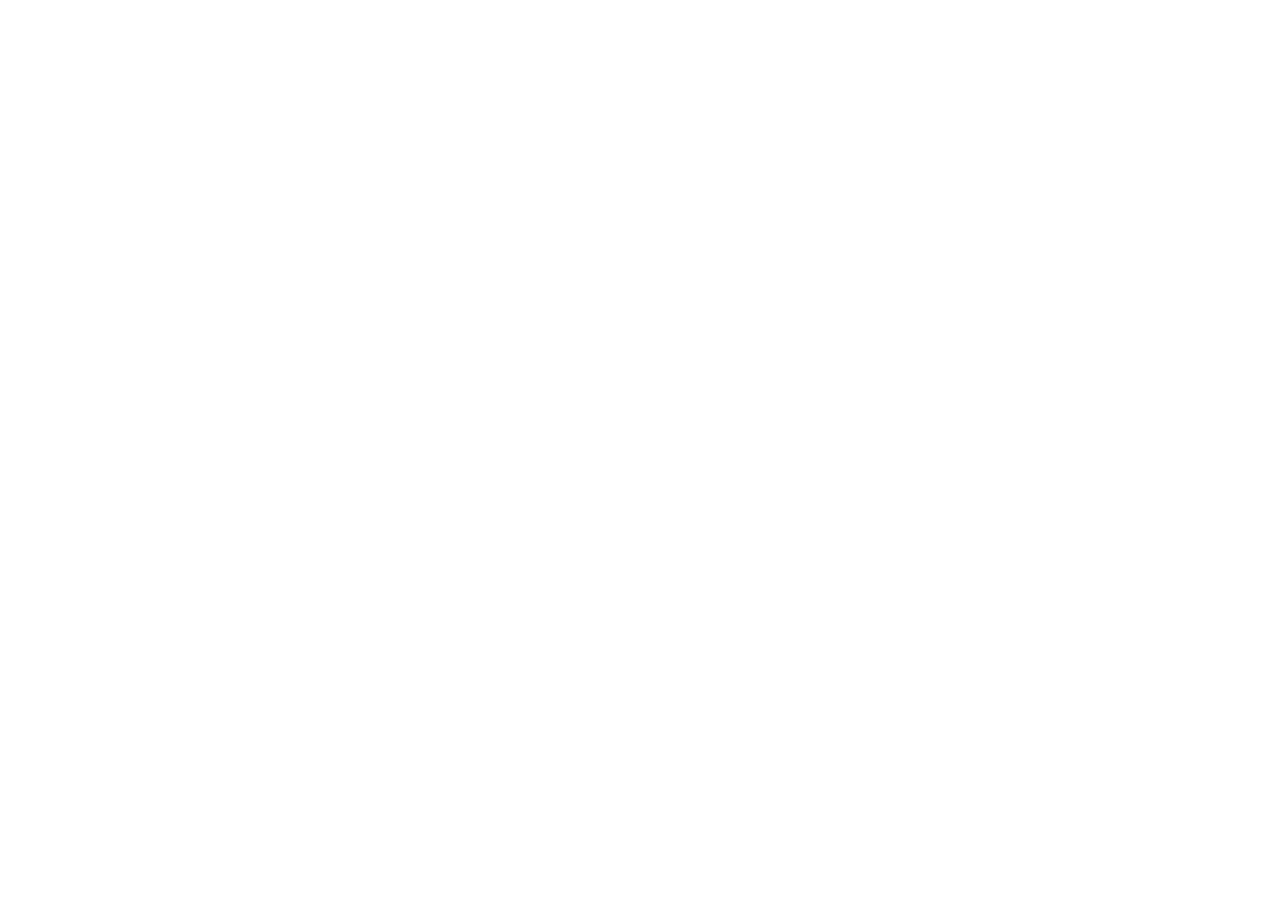
==== index.html @ 10bf6111 "Kansiorakenne luotu" ====
<!DOCTYPE html>
<html lang="fi">
<head>
    <meta charset="UTF-8">
    <meta name="viewport" content="width=device-width, initial-scale=1.0">
    <title>Document</title>
</head>
<body>
    
</body>
</html>
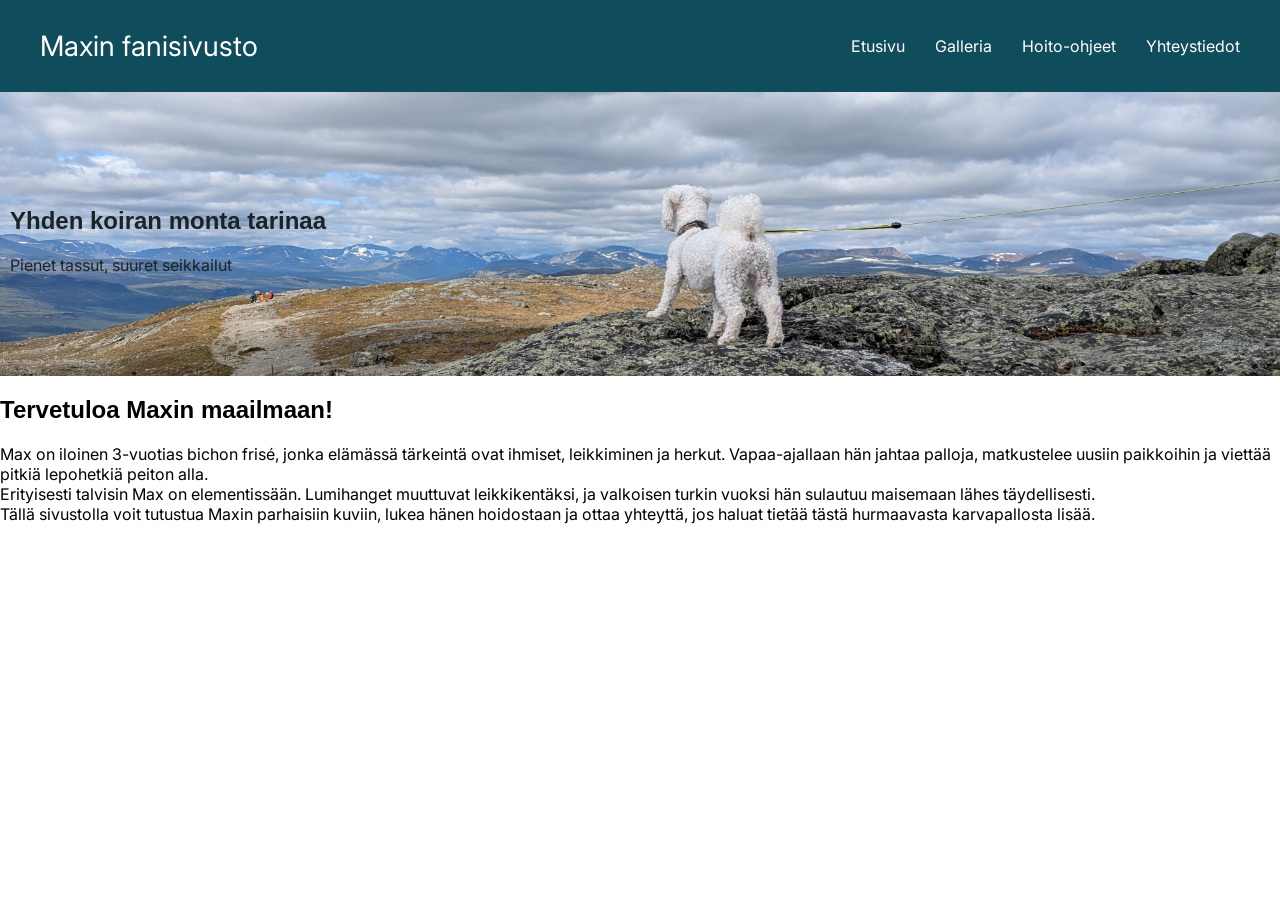
==== commit b106e049: "navigaatio, etusivu ja kuvat" ====
--- a/index.html
+++ b/index.html
@@ -3,9 +3,60 @@
 <head>
     <meta charset="UTF-8">
     <meta name="viewport" content="width=device-width, initial-scale=1.0">
-    <title>Document</title>
+    <title>Etusivu / Maxin Fanisivusto</title>
+    <!--Google Fonts: *Inter, Quicksand, Dekko-->
+<link rel="preconnect" href="https://fonts.googleapis.com">
+<link rel="preconnect" href="https://fonts.gstatic.com" crossorigin>
+<link href="https://fonts.googleapis.com/css2?family=Dekko&family=Inter:wght@400;600&family=Quicksand:wght@600;700&display=swap" rel="stylesheet">
+<link rel="stylesheet" href="css/style.css">
 </head>
+
 <body>
-    
+    <!-- HEADER -->
+    <header class="header">
+        <a href="index.html" class="logo">Maxin fanisivusto</a>
+
+        <!-- NAVIGAATIOT -->
+        <!-- Hampurilasvalikko mobiilinäkymää varten -->
+        <input type="checkbox" id="valikko-auki" class="valikko-checkbox">
+        <label for="valikko-auki" class="hampurilaisvalikko">
+            ☰
+        </label>
+        <!-- Perusnavigaatiopalkki -->
+        <nav class="navi">
+            <ul>
+                <li><a href="index.html">Etusivu</a></li>
+                <li><a href="galleria.html">Galleria</a></li>
+                <li><a href="hoito.html">Hoito-ohjeet</a></li>
+                <li><a href="yhteystiedot.html">Yhteystiedot</a></li>
+            </ul>
+        </nav>
+    </header>
+
+    <!-- MAIN -->
+     <!--Hero-osuus-->
+    <main>
+        <section class="hero">
+            <div class="hero-sisalto">
+                <h1 id="paaotsikko">Yhden koiran monta tarinaa</h1>
+                <p>Pienet tassut, suuret seikkailut </p>
+            </div>
+        </section>
+
+        <!-- Luokan nimeä voi muokata vaikka sitten, jos tulee css-asetuksia korteille tmv., tai sitten pitää muistaa erikseen tämän luokan mukkauksia tehdä css:ssä, koska nyt vasta teksti-->
+        <section class="intro">
+            <h2>Tervetuloa Maxin maailmaan!</h2>
+            <p>Max on iloinen 3-vuotias bichon frisé, jonka elämässä tärkeintä ovat ihmiset, leikkiminen ja herkut. Vapaa-ajallaan hän jahtaa palloja, matkustelee uusiin paikkoihin ja viettää pitkiä lepohetkiä peiton alla. 
+                <br> Erityisesti talvisin Max on elementissään. Lumihanget muuttuvat leikkikentäksi, ja valkoisen turkin vuoksi hän sulautuu maisemaan lähes täydellisesti. 
+                <br> Tällä sivustolla voit tutustua Maxin parhaisiin kuviin, lukea hänen hoidostaan ja ottaa yhteyttä, jos haluat tietää tästä hurmaavasta karvapallosta lisää.
+            </p>
+        </section>
+
+
+
+
+    </main>
+
 </body>
+
 </html>
--- a/css/style.css
+++ b/css/style.css
@@ -0,0 +1,128 @@
+:root {
+    --primary-petrol: #0F4C5C;    /* Header, footer, napit */
+    --harness-turquoise: #1CA3B5; /* Korostukset, reunukset, focus */
+    --warm-caramel: #9E5422;      /* Tekstilinkit, lämpimät yksityiskohdat */
+    --bg-cream: #F9F7F3;          /* Sivun päätausta */
+    --card-sand: #EDE7DD;         /* Osioiden ja korttien tausta */
+    --text-dark: #1A2426;         /* Perusteksti */
+    --text-light: #FFFFFF;        /* Teksti tummalla pohjalla */
+}
+/* Leipäteksti (Canva Sans -tyyli) */
+body {
+    font-family: 'Inter', sans-serif;
+    margin: 0;
+}
+
+/* Pääotsikot (Bantayog-tyyli) */
+h1, h2 {
+    font-family: 'Quicksand', sans-serif;
+}
+
+/* Rento käsinkirjoitettu korostus esim. kuvateksteihin (Dekko) */
+.fun-text, figcaption {
+    font-family: 'Dekko', cursive;
+    font-size: 1.2rem;
+}
+
+/* HEADER ja NAVIGAATIO */
+.header {
+    background-color: #0F4C5C;
+    color: #FFFFFF;
+    position: sticky; 
+    z-index: 100;
+    display: flex;
+    flex-wrap: wrap;
+    justify-content: space-between;
+    align-items: center;
+    padding: 20px 40px;
+}
+
+.header .logo {
+    font-size: 1.75rem;
+}
+
+.header a {
+    text-decoration: none;
+    color: #FFFFFF;
+}
+
+.valikko-checkbox, .hampurilaisvalikko{
+    display: none; 
+}
+
+.navi > ul {
+    display: flex;
+    gap: 30px;
+    list-style: none;
+}
+
+.navi a:hover {
+    color: #1CA3B5; 
+}
+
+
+/*Jos pöytäkone edellä, niin ehdotus mobiilille, mutta muutettavissa toisin päin ym.*/
+@media (max-width: 768px){
+
+    .header {
+    position: static;
+    }
+
+    .navi {
+        display: none;
+        width: 100%;
+        flex-direction: column;
+        gap: 0;
+    }
+
+    .valikko-checkbox {
+        display: block;
+        position: absolute; 
+        width: 1px; 
+        height: 1px;
+    }
+    
+    .hampurilaisvalikko {
+        display: block;
+        margin-left: auto;
+        padding: 3px 8px; 
+        border: 2px solid; 
+        border-radius: 5px;
+        cursor: pointer; 
+}
+    .valikko-checkbox:checked ~.navi{
+        display: flex;
+    }
+}
+
+/*MAIN*/
+
+/* Hero-osuus*/
+.hero {
+    background-color: #EDE7DD;
+    color: #1A2426;
+    padding: 80px 0;
+    background-image: url("../images/hero-kuva-4032x2268.jpg");
+    background-size: cover;
+    background-position: center 60%;
+}
+
+.hero-sisalto {
+    position: relative;
+    display: inline-block;
+    padding: 10px; 
+    top: 5px; 
+/*Teksti olisi paremman näköinen vähän ylempänä ja irti reunasta, mutta en saanut asetuksia toimimaan */
+}
+
+/* Hero-kuva poistuu mobiilinäkymässä: */
+@media (max-width: 768px) {
+    .hero {
+        background-image: none;
+        padding: 32px 0; 
+    }
+}
+
+
+
+
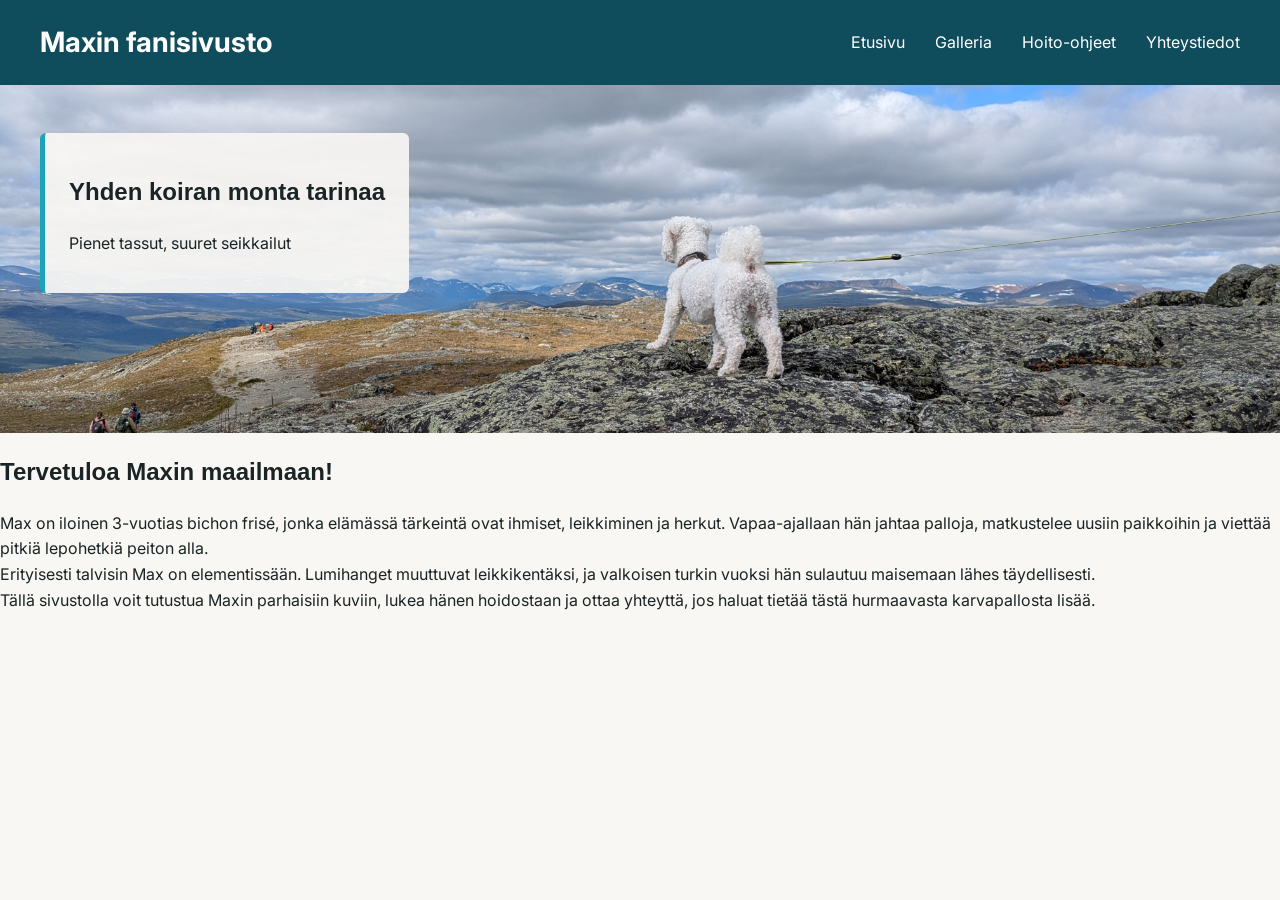
==== commit d5bb7131: "favicon lisätty sivuille" ====
--- a/index.html
+++ b/index.html
@@ -4,6 +4,7 @@
     <meta charset="UTF-8">
     <meta name="viewport" content="width=device-width, initial-scale=1.0">
     <title>Etusivu / Maxin Fanisivusto</title>
+    <link rel="icon" href="data:image/svg+xml,<svg xmlns=%22http://www.w3.org/2000/svg%22 viewBox=%220 0 100 100%22><text y=%22.9em%22 font-size=%2290%22>🐑</text></svg>">
     <!--Google Fonts: *Inter, Quicksand, Dekko-->
 <link rel="preconnect" href="https://fonts.googleapis.com">
 <link rel="preconnect" href="https://fonts.gstatic.com" crossorigin>
--- a/css/style.css
+++ b/css/style.css
@@ -10,10 +10,13 @@
 /* Leipäteksti (Canva Sans -tyyli) */
 body {
     font-family: 'Inter', sans-serif;
+    background-color: var(--bg-cream);
+    color: var(--text-dark);
     margin: 0;
-}
-
-/* Pääotsikot (Bantayog-tyyli) */
+    line-height: 1.6;
+}
+
+/* Pääotsikot */
 h1, h2 {
     font-family: 'Quicksand', sans-serif;
 }
@@ -24,11 +27,24 @@
     font-size: 1.2rem;
 }
 
+* {
+    box-sizing: border-box;
+}
+
+/* Saavutettava näppäimistökohdistus */
+a:focus-visible,
+button:focus-visible,
+.hampurilaisvalikko:focus-visible {
+    outline: 3px solid var(--harness-turquoise);
+    outline-offset: 3px;
+}
+
 /* HEADER ja NAVIGAATIO */
 .header {
-    background-color: #0F4C5C;
-    color: #FFFFFF;
-    position: sticky; 
+    background-color: var(--primary-petrol);
+    color: var(--text-light);
+    position: sticky;
+    top: 0;
     z-index: 100;
     display: flex;
     flex-wrap: wrap;
@@ -39,11 +55,12 @@
 
 .header .logo {
     font-size: 1.75rem;
+    font-weight: 700;
 }
 
 .header a {
     text-decoration: none;
-    color: #FFFFFF;
+    color: var(--text-light);
 }
 
 .valikko-checkbox, .hampurilaisvalikko{
@@ -54,10 +71,12 @@
     display: flex;
     gap: 30px;
     list-style: none;
+    margin: 0;
+    padding: 0;
 }
 
 .navi a:hover {
-    color: #1CA3B5; 
+    color: var(--harness-turquoise);; 
 }
 
 
@@ -66,18 +85,26 @@
 
     .header {
     position: static;
+    padding: 16px 20px;
     }
 
     .navi {
         display: none;
         width: 100%;
         flex-direction: column;
-        gap: 0;
+        gap: 12px;
+        padding-top: 16px;
+    }
+
+    .navi > ul {
+        flex-direction: column;
+        gap: 12px;
     }
 
     .valikko-checkbox {
         display: block;
-        position: absolute; 
+        position: absolute;
+        opacity: 0; 
         width: 1px; 
         height: 1px;
     }
@@ -86,7 +113,7 @@
         display: block;
         margin-left: auto;
         padding: 3px 8px; 
-        border: 2px solid; 
+        border: 2px solid var(--text-light); 
         border-radius: 5px;
         cursor: pointer; 
 }
@@ -99,19 +126,21 @@
 
 /* Hero-osuus*/
 .hero {
-    background-color: #EDE7DD;
-    color: #1A2426;
-    padding: 80px 0;
+    background-color: var(--card-sand);
+    color: var(--text-dark);
+    padding: 48px 40px 140px 40px;
     background-image: url("../images/hero-kuva-4032x2268.jpg");
     background-size: cover;
     background-position: center 60%;
 }
 
 .hero-sisalto {
-    position: relative;
     display: inline-block;
-    padding: 10px; 
-    top: 5px; 
+    max-width: 540px;
+    padding: 20px 24px;
+    background-color: rgba(249, 247, 243, 0.92);
+    border-left: 5px solid var(--harness-turquoise);
+    border-radius: 6px;
 /*Teksti olisi paremman näköinen vähän ylempänä ja irti reunasta, mutta en saanut asetuksia toimimaan */
 }
 
@@ -119,10 +148,89 @@
 @media (max-width: 768px) {
     .hero {
         background-image: none;
-        padding: 32px 0; 
-    }
-}
-
-
-
-
+        padding: 32px 20px;
+    }
+
+    .hero-sisalto {
+        display: block;
+        max-width: 100%;
+        padding: 16px;
+        background-color: var(--card-sand);
+    }
+}
+
+/* Yhteystieto-osion tyylit */
+.main-sisalto {
+    max-width: 1100px;
+    margin: 0 auto;
+    padding: 40px 24px 64px;
+}
+
+.tiimi-osio {
+    text-align: center;
+}
+
+.tiimi-esittely {
+    max-width: 650px;
+    margin: 0 auto 36px;
+}
+
+.tiimi-ruudukko {
+    display: grid;
+    grid-template-columns: repeat(auto-fit, minmax(260px, 1fr));
+    gap: 28px;
+    align-items: stretch;
+}
+
+.tiimikortti {
+    background-color: var(--card-sand);
+    border: 2px solid var(--harness-turquoise);
+    border-radius: 16px;
+    padding: 28px 22px;
+    display: flex;
+    flex-direction: column;
+    align-items: center;
+    gap: 10px;
+}
+
+.tiimikortti-kuva {
+    width: 140px;
+    height: 140px;
+    object-fit: cover;
+    border-radius: 50%;
+    border: 4px solid var(--primary-petrol);
+}
+
+.rooli {
+    font-weight: 600;
+    color: var(--primary-petrol);
+    margin: 0;
+}
+
+.yhteystiedot-osio {
+    margin-top: 48px;
+    padding: 28px;
+    background-color: var(--card-sand);
+    border-radius: 12px;
+    text-align: center;
+}
+
+.yhteyslinkki {
+    color: var(--warm-caramel);
+    font-weight: 600;
+}
+
+.footer {
+    background-color: var(--primary-petrol);
+    color: var(--text-light);
+    text-align: center;
+    padding: 20px;
+}
+
+.tiimikortti-kuva {
+    width: 140px;
+    height: 140px;
+    object-fit: cover;
+    border-radius: 50%;
+}
+
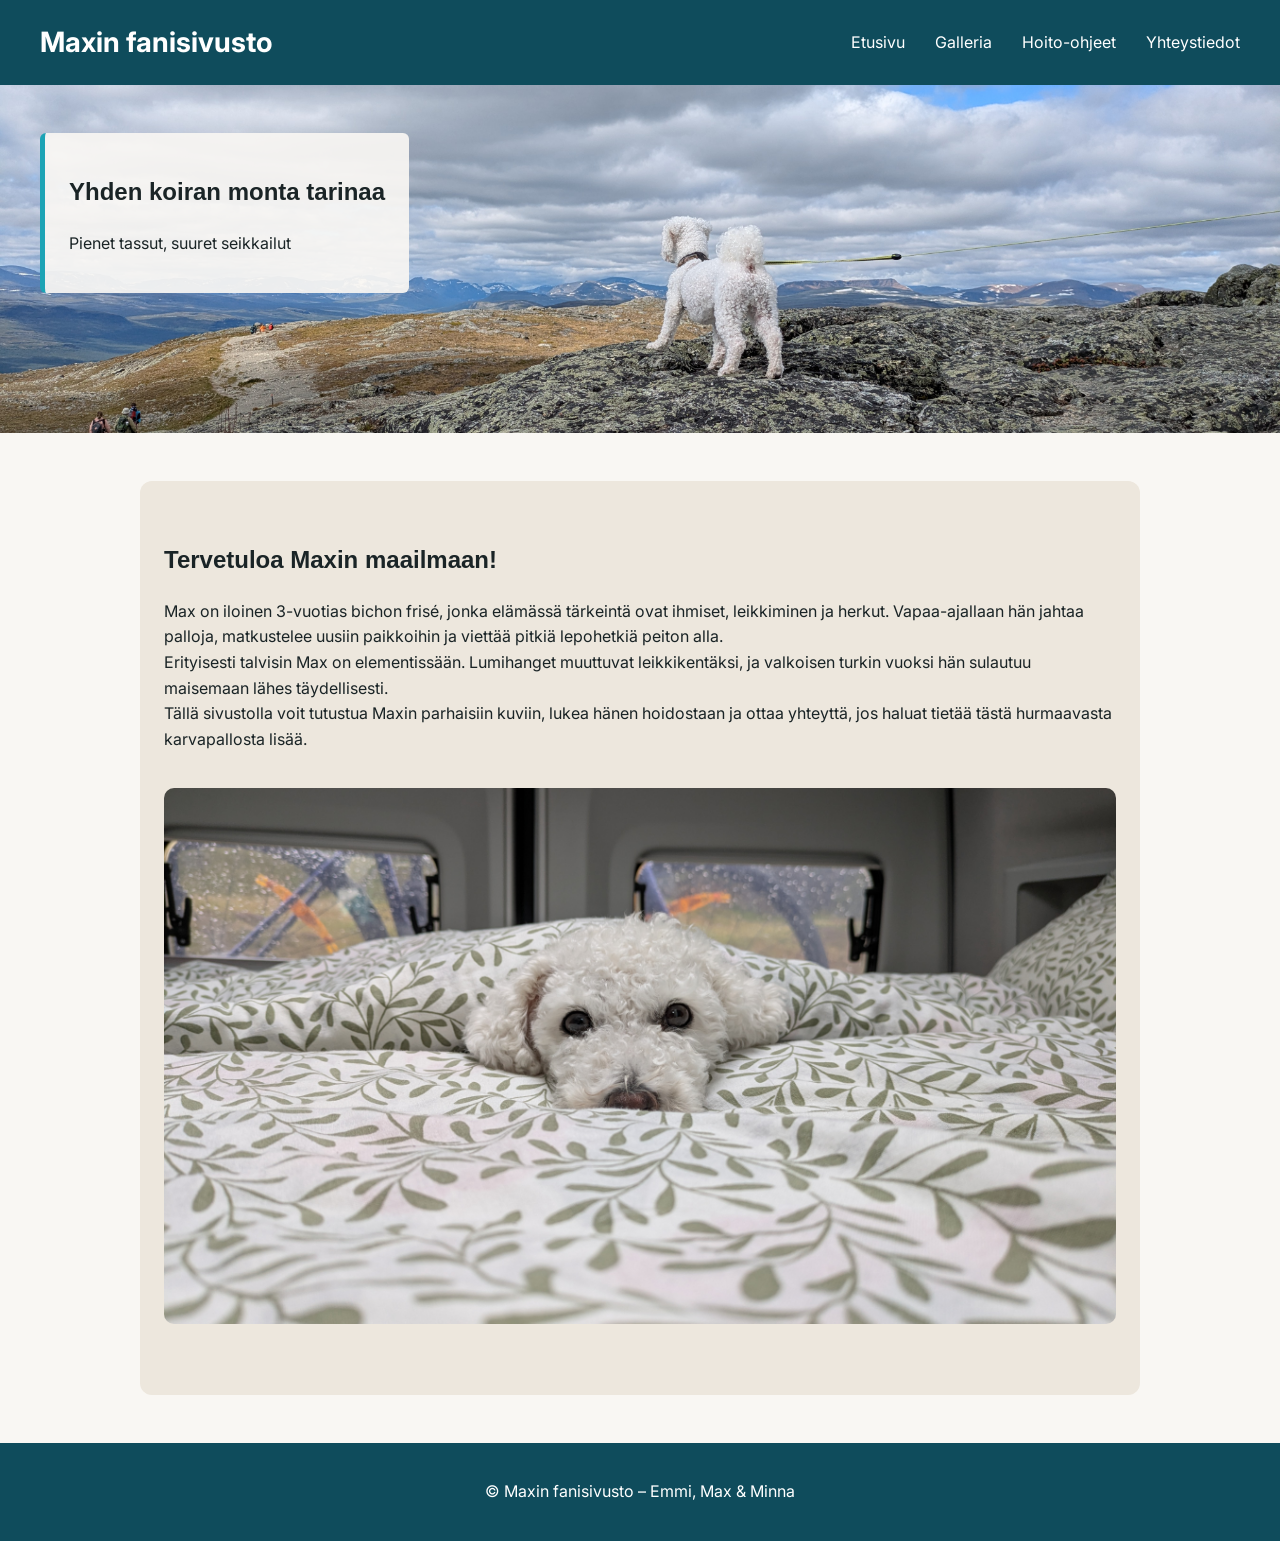
==== commit 65957adc: "paranneltu ja lisätty etusivun sisältöä" ====
--- a/index.html
+++ b/index.html
@@ -35,7 +35,7 @@
     </header>
 
     <!-- MAIN -->
-     <!--Hero-osuus-->
+    <!--Hero-osuus-->
     <main>
         <section class="hero">
             <div class="hero-sisalto">
@@ -43,20 +43,25 @@
                 <p>Pienet tassut, suuret seikkailut </p>
             </div>
         </section>
-
-        <!-- Luokan nimeä voi muokata vaikka sitten, jos tulee css-asetuksia korteille tmv., tai sitten pitää muistaa erikseen tämän luokan mukkauksia tehdä css:ssä, koska nyt vasta teksti-->
+    <!--Intro-osuus--> 
         <section class="intro">
-            <h2>Tervetuloa Maxin maailmaan!</h2>
-            <p>Max on iloinen 3-vuotias bichon frisé, jonka elämässä tärkeintä ovat ihmiset, leikkiminen ja herkut. Vapaa-ajallaan hän jahtaa palloja, matkustelee uusiin paikkoihin ja viettää pitkiä lepohetkiä peiton alla. 
-                <br> Erityisesti talvisin Max on elementissään. Lumihanget muuttuvat leikkikentäksi, ja valkoisen turkin vuoksi hän sulautuu maisemaan lähes täydellisesti. 
-                <br> Tällä sivustolla voit tutustua Maxin parhaisiin kuviin, lukea hänen hoidostaan ja ottaa yhteyttä, jos haluat tietää tästä hurmaavasta karvapallosta lisää.
-            </p>
+            <div class="intro-teksti">
+                <h2>Tervetuloa Maxin maailmaan!</h2>
+                <p>Max on iloinen 3-vuotias bichon frisé, jonka elämässä tärkeintä ovat ihmiset, leikkiminen ja herkut. Vapaa-ajallaan hän jahtaa palloja, matkustelee uusiin paikkoihin ja viettää pitkiä lepohetkiä peiton alla. 
+                    <br> Erityisesti talvisin Max on elementissään. Lumihanget muuttuvat leikkikentäksi, ja valkoisen turkin vuoksi hän sulautuu maisemaan lähes täydellisesti. 
+                    <br> Tällä sivustolla voit tutustua Maxin parhaisiin kuviin, lukea hänen hoidostaan ja ottaa yhteyttä, jos haluat tietää tästä hurmaavasta karvapallosta lisää.
+                </p>
+            </div>
+            <div class="intro-kuva">
+                <img src="images/max-katse-4032x2268.jpg" alt="Valkoinen koira katsoo suoraan kameraan" width="4032" height="2268">
+            </div>
         </section>
+    </main>
 
 
-
-
-    </main>
+    <footer class="footer">
+        <p>&copy; Maxin fanisivusto – Emmi, Max &amp; Minna</p>
+    </footer>
 
 </body>
 
--- a/css/style.css
+++ b/css/style.css
@@ -80,7 +80,7 @@
 }
 
 
-/*Jos pöytäkone edellä, niin ehdotus mobiilille, mutta muutettavissa toisin päin ym.*/
+/* HEADER JA NAVIGAATIO; MOBIILINÄKYMÄ */
 @media (max-width: 768px){
 
     .header {
@@ -124,6 +124,7 @@
 
 /*MAIN*/
 
+/* Etusivu */
 /* Hero-osuus*/
 .hero {
     background-color: var(--card-sand);
@@ -141,10 +142,9 @@
     background-color: rgba(249, 247, 243, 0.92);
     border-left: 5px solid var(--harness-turquoise);
     border-radius: 6px;
-/*Teksti olisi paremman näköinen vähän ylempänä ja irti reunasta, mutta en saanut asetuksia toimimaan */
-}
-
-/* Hero-kuva poistuu mobiilinäkymässä: */
+}
+
+/* Hero-kuva poistuu mobiilinäkymässä */
 @media (max-width: 768px) {
     .hero {
         background-image: none;
@@ -156,6 +156,28 @@
         max-width: 100%;
         padding: 16px;
         background-color: var(--card-sand);
+    }
+}
+
+/* Etusivun teksti ja kuva */
+.intro {
+    max-width: 1000px;
+    margin: 48px auto;
+    padding: 40px 24px 64px;
+    background-color: var(--card-sand);
+    border-radius: 12px;
+}
+
+.intro-kuva img {
+    width: 100%;
+    height: auto;
+    border-radius: 10px;
+    margin-top: 20px;
+}
+
+@media (max-width: 768px) {
+    .intro {
+        margin: 40px 10px; 
     }
 }
 
